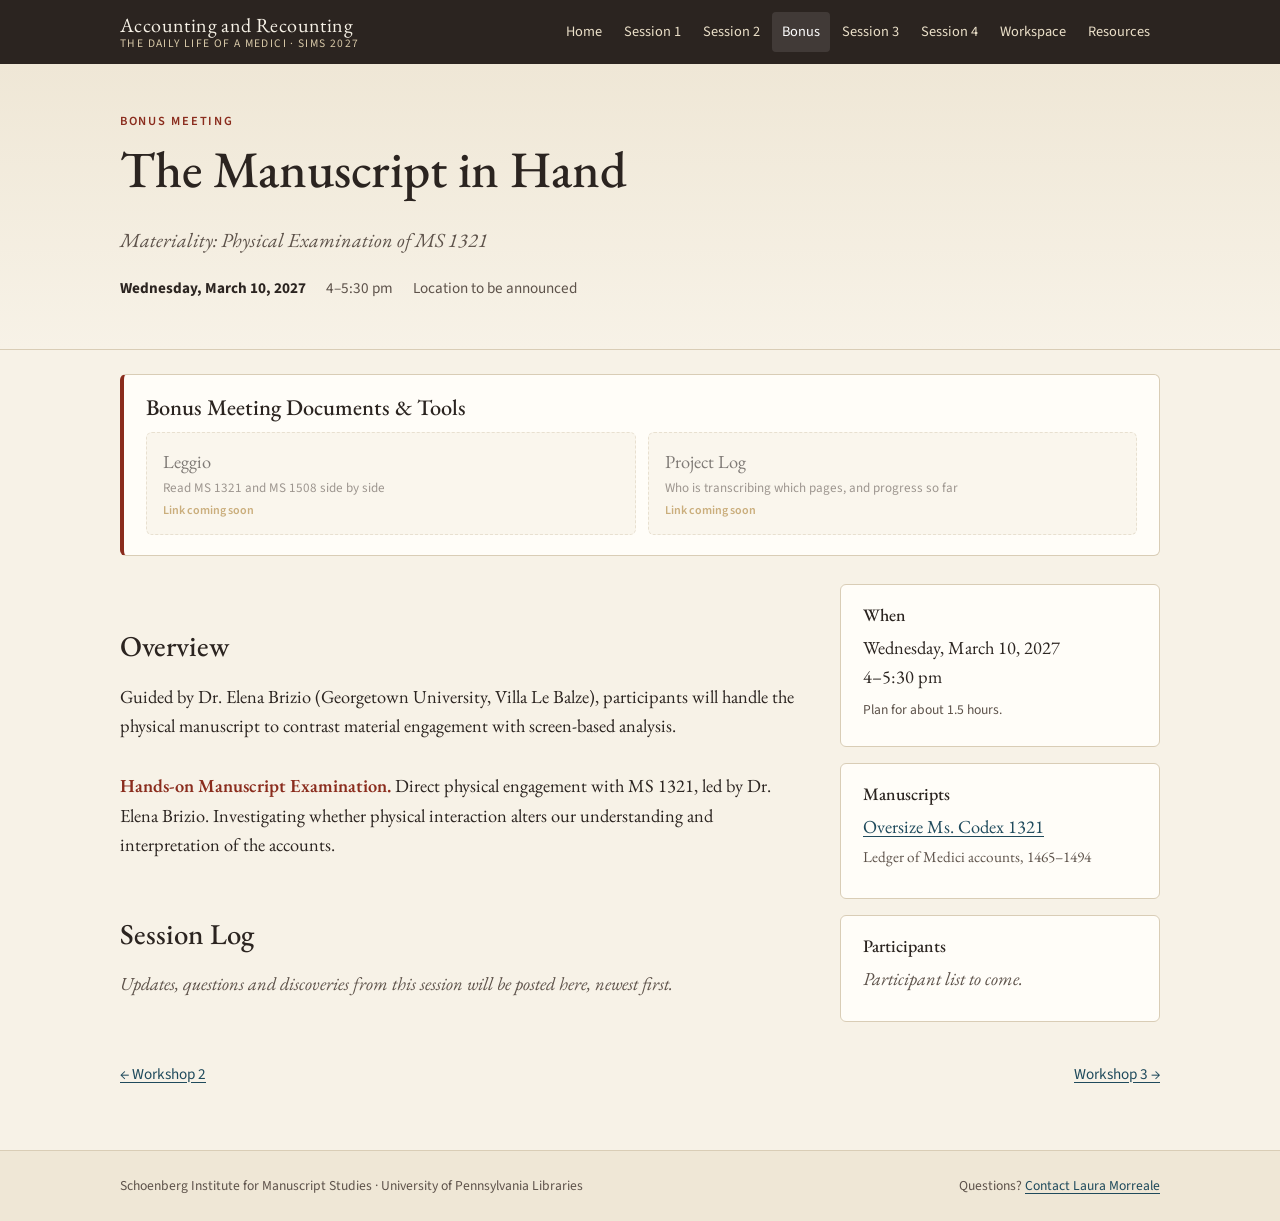
==== bonus.html @ 03b30243 "First version of workshop website" ====
<!doctype html>
<html lang="en">
<head>
<meta charset="utf-8">
<meta name="viewport" content="width=device-width, initial-scale=1">
<title>Bonus Meeting · Accounting and Recounting</title>
<meta name="description" content="Accounting and Recounting: The Daily Life of a Medici. A four-part digital humanities workshop series at the Schoenberg Institute for Manuscript Studies, Penn Libraries, spring 2027.">
<link rel="preconnect" href="https://fonts.googleapis.com">
<link rel="preconnect" href="https://fonts.gstatic.com" crossorigin>
<link href="https://fonts.googleapis.com/css2?family=EB+Garamond:ital,wght@0,400;0,500;0,600;1,400&family=Source+Sans+3:wght@400;600&display=swap" rel="stylesheet">
<link rel="stylesheet" href="assets/style.css">
<script src="assets/config.js"></script>
</head>
<body>
<header class="site-header">
  <div class="wrap">
    <a class="brand" href="index.html">Accounting and Recounting<small>The Daily Life of a Medici · SIMS 2027</small></a>
    <button class="nav-toggle" aria-expanded="false" aria-controls="site-nav">Menu</button>
    <nav class="nav" id="site-nav" aria-label="Main"><a href="index.html">Home</a><a href="session-1.html">Session 1</a><a href="session-2.html">Session 2</a><a href="bonus.html" aria-current="page">Bonus</a><a href="session-3.html">Session 3</a><a href="session-4.html">Session 4</a><a href="workspace.html">Workspace</a><a href="resources.html">Resources</a></nav>
  </div>
</header>
<section class="hero"><div class="wrap" style="grid-template-columns:1fr">
  <div>
    <p class="eyebrow">Bonus Meeting</p>
    <h1>The Manuscript in Hand</h1>
    <p class="lede"><em>Materiality: Physical Examination of MS 1321</em></p>
    <ul class="meta-row"><li><strong>Wednesday, March 10, 2027</strong></li><li>4–5:30 pm</li><li>Location to be announced</li></ul>
  </div>
</div></section>
<main><div class="wrap">

<section class="docs" aria-labelledby="docs-h">
  <h2 id="docs-h">Bonus Meeting Documents &amp; Tools</h2>
  <div class="tools"><a class="tool-btn" data-link="leggio"><span class="label">Leggio</span><span class="desc">Read MS 1321 and MS 1508 side by side</span><span class="status">Open &rarr;</span></a><a class="tool-btn" data-link="projectLog"><span class="label">Project Log</span><span class="desc">Who is transcribing which pages, and progress so far</span><span class="status">Open &rarr;</span></a></div>
</section>

<div class="layout">
  <div>
    <h2>Overview</h2>
    <p>Guided by Dr. Elena Brizio (Georgetown University, Villa Le Balze), participants will handle the physical manuscript to contrast material engagement with screen-based analysis.</p>
    <ul class="topics"><li><strong>Hands-on Manuscript Examination.</strong> Direct physical engagement with MS 1321, led by Dr. Elena Brizio. Investigating whether physical interaction alters our understanding and interpretation of the accounts.</li></ul>
    

    <h2>Session Log</h2>
    <p class="placeholder">Updates, questions and discoveries from this session will be posted here, newest first.</p>
    <!--
      To add an update, copy this block and fill it in (newest at the top):
      <article class="log-entry">
        <time datetime="2027-01-30">Saturday, January 30</time>
        <h3>Title of the update</h3>
        <p class="by">Posted by Name</p>
        <p>Text of the update. Add images with <img src="assets/your-image.jpg" alt="description">.</p>
      </article>
    -->
  </div>
  <aside>
    <div class="card">
      <h3>When</h3>
      <p>Wednesday, March 10, 2027<br>4–5:30 pm</p>
      <p style="font-family:var(--sans);font-size:.85rem;color:var(--ink-soft)">Plan for about 1.5 hours.</p>
    </div>
    <div class="card">
      <h3>Manuscripts</h3>
      <p><a data-link="colenda1321">Oversize Ms. Codex 1321</a><br><span class="placeholder" style="font-style:normal;font-size:.95rem">Ledger of Medici accounts, 1465–1494</span></p>
    </div>
    <div class="card">
      <h3>Participants</h3>
      <p class="placeholder">Participant list to come.</p>
    </div>
  </aside>
</div>
<nav class="pager"><a href="session-2.html">&larr; Workshop 2</a><a href="session-3.html">Workshop 3 &rarr;</a></nav>

</div></main>
<footer class="site-footer">
  <div class="wrap">
    <span>Schoenberg Institute for Manuscript Studies · University of Pennsylvania Libraries</span>
    <span>Questions? <a data-link="contactEmail">Contact Laura Morreale</a></span>
  </div>
</footer>
</body>
</html>
---- assets/style.css ----
:root {
  --paper: #f7f2e7;
  --paper-2: #efe7d6;
  --card: #fffdf8;
  --ink: #2b2420;
  --ink-soft: #5d524a;
  --rule: #d9cdb6;
  --accent: #8a2c1d;      /* rubric red */
  --accent-2: #1f4a5c;    /* Penn-ish ink blue */
  --gold: #a87a2a;
  --serif: "EB Garamond", Garamond, "Times New Roman", serif;
  --sans: "Source Sans 3", "Helvetica Neue", Arial, sans-serif;
  --max: 1080px;
}
* { box-sizing: border-box; }
html { scroll-behavior: smooth; }
body {
  margin: 0; background: var(--paper); color: var(--ink);
  font-family: var(--serif); font-size: 1.15rem; line-height: 1.6;
}
a { color: var(--accent-2); text-underline-offset: 3px; }
a:hover { color: var(--accent); }
img { max-width: 100%; height: auto; display: block; }
.wrap { max-width: var(--max); margin: 0 auto; padding: 0 20px; }

/* ── header & nav ───────────────────────────── */
.site-header { background: var(--ink); color: var(--paper); }
.site-header .wrap { display: flex; align-items: center; justify-content: space-between; gap: 16px; min-height: 64px; }
.brand { color: var(--paper); text-decoration: none; font-size: 1.25rem; letter-spacing: .02em; line-height: 1.2; }
.brand small { display: block; font-family: var(--sans); font-size: .72rem; letter-spacing: .12em; text-transform: uppercase; color: #d8c9a8; }
.brand:hover { color: #fff; }
.nav { display: flex; flex-wrap: wrap; gap: 2px; font-family: var(--sans); font-size: .9rem; }
.nav a { color: #eadfc8; text-decoration: none; padding: 8px 10px; border-radius: 4px; }
.nav a:hover, .nav a[aria-current="page"] { background: rgba(255,255,255,.1); color: #fff; }
.nav-toggle { display: none; background: none; border: 1px solid #6b5e52; color: var(--paper); font-family: var(--sans); padding: 6px 10px; border-radius: 4px; }
@media (max-width: 860px) {
  .nav-toggle { display: block; }
  .nav { display: none; position: absolute; top: 64px; left: 0; right: 0; background: var(--ink); flex-direction: column; padding: 8px 20px 16px; z-index: 10; }
  body.nav-open .nav { display: flex; }
}

/* ── hero ───────────────────────────────────── */
.hero { border-bottom: 1px solid var(--rule); background: linear-gradient(var(--paper-2), var(--paper)); }
.hero .wrap { display: grid; grid-template-columns: 1.4fr 1fr; gap: 40px; padding-top: 48px; padding-bottom: 48px; align-items: center; }
.eyebrow { font-family: var(--sans); text-transform: uppercase; letter-spacing: .14em; font-size: .78rem; color: var(--accent); margin: 0 0 8px; font-weight: 600; }
h1, h2, h3 { font-weight: 500; line-height: 1.15; margin: 0 0 .5em; }
h1 { font-size: clamp(2.1rem, 5vw, 3.2rem); }
h1 em { color: var(--accent); }
h2 { font-size: 1.8rem; margin-top: 1.6em; }
h3 { font-size: 1.3rem; }
.lede { font-size: 1.25rem; color: var(--ink-soft); }
.hero figure { margin: 0; }
.hero figure img { border: 1px solid var(--rule); box-shadow: 0 8px 24px rgba(60,40,20,.15); max-height: 460px; width: auto; margin-left: auto; }
figcaption { font-family: var(--sans); font-size: .8rem; color: var(--ink-soft); margin-top: 8px; text-align: right; }
@media (max-width: 760px) { .hero .wrap { grid-template-columns: 1fr; padding-top: 32px; } .hero figure img { margin: 0 auto; max-height: 340px; } figcaption { text-align: center; } }

main { padding: 24px 0 64px; }
.meta-row { display: flex; flex-wrap: wrap; gap: 8px 20px; font-family: var(--sans); font-size: .95rem; color: var(--ink-soft); margin: 12px 0 0; padding: 0; list-style: none; }
.meta-row strong { color: var(--ink); }

/* ── cards & grids ──────────────────────────── */
.grid { display: grid; gap: 18px; }
.grid.two { grid-template-columns: repeat(auto-fit, minmax(280px, 1fr)); }
.grid.three { grid-template-columns: repeat(auto-fit, minmax(240px, 1fr)); }
.card { background: var(--card); border: 1px solid var(--rule); border-radius: 6px; padding: 20px 22px; }
.card h3 { margin-bottom: .3em; }
.card p { margin: .4em 0; }

.session-card { display: block; text-decoration: none; color: var(--ink); position: relative; transition: transform .15s, box-shadow .15s; border-top: 4px solid var(--accent-2); }
.session-card:hover { transform: translateY(-2px); box-shadow: 0 6px 18px rgba(60,40,20,.12); color: var(--ink); }
.session-card.bonus { border-top-color: var(--gold); }
.session-card .num { font-family: var(--sans); font-size: .75rem; text-transform: uppercase; letter-spacing: .12em; color: var(--accent); font-weight: 600; }
.session-card .date { font-family: var(--sans); font-size: .9rem; color: var(--ink-soft); }
.session-card .tool { display: inline-block; margin-top: 10px; font-family: var(--sans); font-size: .78rem; background: var(--paper-2); padding: 2px 8px; border-radius: 99px; }

/* ── tool buttons (the "Documents" box) ─────── */
.docs { background: var(--card); border: 1px solid var(--rule); border-left: 4px solid var(--accent); border-radius: 6px; padding: 20px 22px; }
.docs h2 { margin-top: 0; font-size: 1.4rem; }
.tools { display: grid; grid-template-columns: repeat(auto-fit, minmax(220px, 1fr)); gap: 12px; }
.tool-btn { display: flex; flex-direction: column; gap: 2px; padding: 14px 16px; background: var(--paper); border: 1px solid var(--rule); border-radius: 6px; text-decoration: none; color: var(--ink); cursor: pointer; }
.tool-btn:hover { border-color: var(--accent-2); background: #fff; color: var(--ink); }
.tool-btn .label { font-size: 1.15rem; }
.tool-btn .desc { font-family: var(--sans); font-size: .82rem; color: var(--ink-soft); }
.tool-btn .status { font-family: var(--sans); font-size: .75rem; color: var(--accent-2); font-weight: 600; }
.tool-btn.pending { opacity: .6; cursor: default; border-style: dashed; }
.tool-btn.pending .status { color: var(--gold); }
.tool-btn.featured { border-left: 4px solid var(--accent-2); }

/* ── content ────────────────────────────────── */
.layout { margin-top: 28px; display: grid; grid-template-columns: minmax(0, 1fr) 320px; gap: 40px; }
@media (max-width: 900px) { .layout { grid-template-columns: 1fr; } }
.topics { list-style: none; padding: 0; margin: 0; }
.topics li { padding: 12px 0; border-bottom: 1px solid var(--rule); }
.topics li:last-child { border-bottom: 0; }
.topics strong { color: var(--accent); font-weight: 600; }
.assignment { background: #f3ead3; border: 1px solid #e0cfa5; border-radius: 6px; padding: 16px 20px; margin: 20px 0; }
.assignment h3 { font-size: 1.1rem; font-family: var(--sans); text-transform: uppercase; letter-spacing: .1em; color: var(--gold); }
aside .card + .card { margin-top: 16px; }
aside h3 { font-size: 1.1rem; }

/* session log (blog-style updates) */
.log-entry { border-left: 3px solid var(--rule); padding: 4px 0 4px 18px; margin: 0 0 24px; }
.log-entry time { font-family: var(--sans); font-size: .82rem; text-transform: uppercase; letter-spacing: .1em; color: var(--accent); font-weight: 600; }
.log-entry h3 { margin: 4px 0; }
.log-entry .by { font-family: var(--sans); font-size: .85rem; color: var(--ink-soft); }
.placeholder { color: var(--ink-soft); font-style: italic; }

table { width: 100%; border-collapse: collapse; font-size: 1rem; background: var(--card); }
th, td { text-align: left; padding: 10px 12px; border-bottom: 1px solid var(--rule); vertical-align: top; }
th { font-family: var(--sans); font-size: .8rem; text-transform: uppercase; letter-spacing: .08em; color: var(--ink-soft); background: var(--paper-2); }
.table-wrap { overflow-x: auto; border: 1px solid var(--rule); border-radius: 6px; }

.pager { display: flex; justify-content: space-between; gap: 12px; margin-top: 40px; font-family: var(--sans); font-size: .95rem; }

.site-footer { border-top: 1px solid var(--rule); background: var(--paper-2); font-family: var(--sans); font-size: .85rem; color: var(--ink-soft); padding: 24px 0; }
.site-footer .wrap { display: flex; flex-wrap: wrap; justify-content: space-between; gap: 12px; }
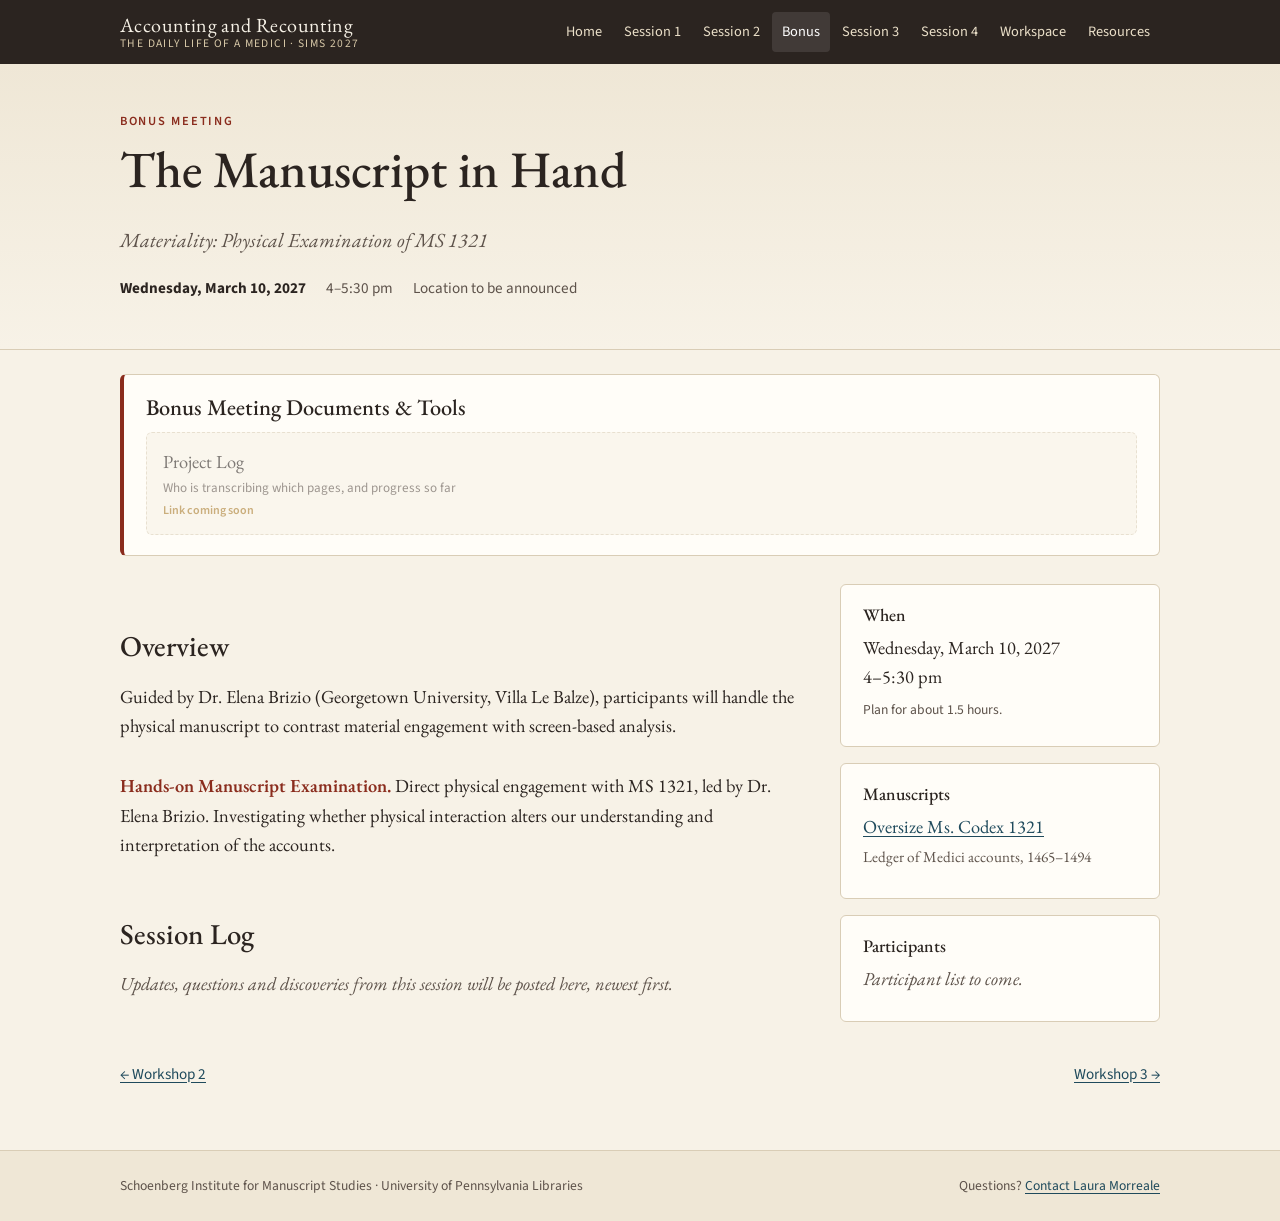
==== commit 6e02ed96: "Present Leggio and Conti as final demonstration" ====
--- a/bonus.html
+++ b/bonus.html
@@ -31,7 +31,7 @@
 
 <section class="docs" aria-labelledby="docs-h">
   <h2 id="docs-h">Bonus Meeting Documents &amp; Tools</h2>
-  <div class="tools"><a class="tool-btn" data-link="leggio"><span class="label">Leggio</span><span class="desc">Read MS 1321 and MS 1508 side by side</span><span class="status">Open &rarr;</span></a><a class="tool-btn" data-link="projectLog"><span class="label">Project Log</span><span class="desc">Who is transcribing which pages, and progress so far</span><span class="status">Open &rarr;</span></a></div>
+  <div class="tools"><a class="tool-btn" data-link="projectLog"><span class="label">Project Log</span><span class="desc">Who is transcribing which pages, and progress so far</span><span class="status">Open &rarr;</span></a></div>
 </section>
 
 <div class="layout">
@@ -39,6 +39,7 @@
     <h2>Overview</h2>
     <p>Guided by Dr. Elena Brizio (Georgetown University, Villa Le Balze), participants will handle the physical manuscript to contrast material engagement with screen-based analysis.</p>
     <ul class="topics"><li><strong>Hands-on Manuscript Examination.</strong> Direct physical engagement with MS 1321, led by Dr. Elena Brizio. Investigating whether physical interaction alters our understanding and interpretation of the accounts.</li></ul>
+    
     
 
     <h2>Session Log</h2>
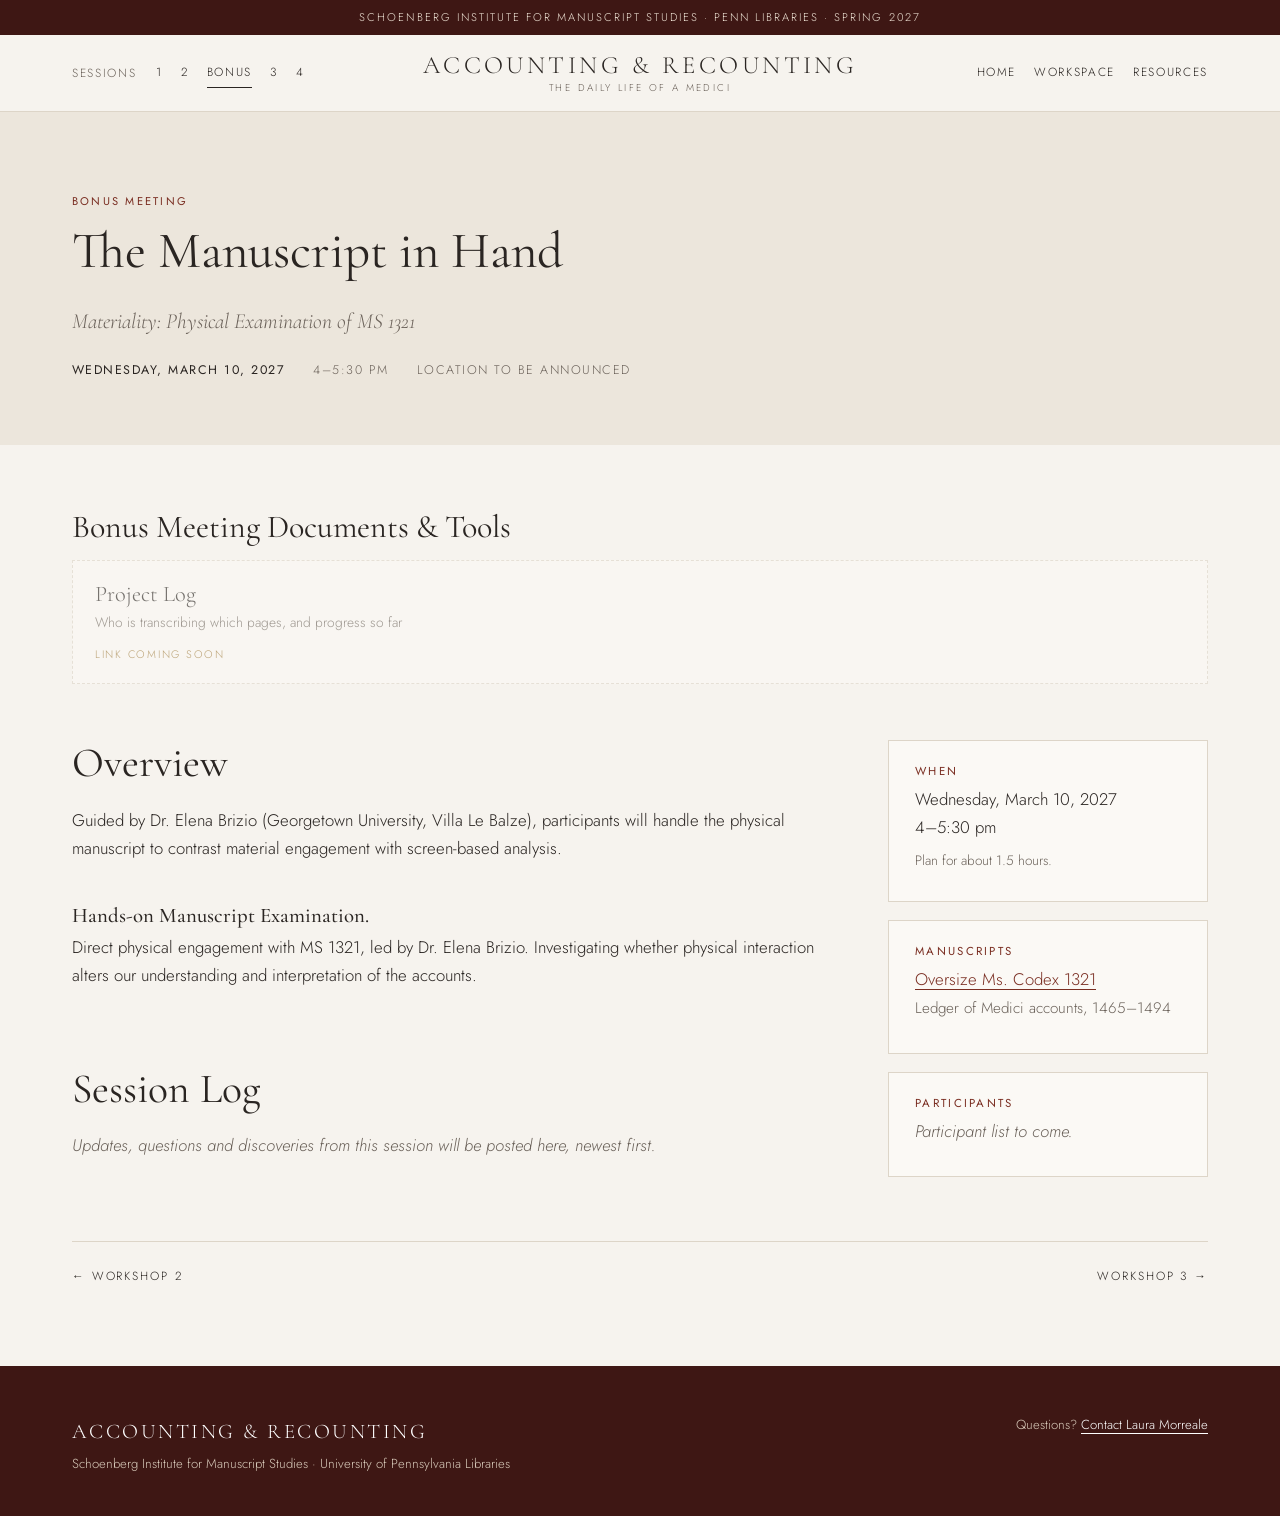
==== commit e6df1917: "Redesign after Repose; Princeton MS 131 hero image" ====
--- a/bonus.html
+++ b/bonus.html
@@ -7,19 +7,21 @@
 <meta name="description" content="Accounting and Recounting: The Daily Life of a Medici. A four-part digital humanities workshop series at the Schoenberg Institute for Manuscript Studies, Penn Libraries, spring 2027.">
 <link rel="preconnect" href="https://fonts.googleapis.com">
 <link rel="preconnect" href="https://fonts.gstatic.com" crossorigin>
-<link href="https://fonts.googleapis.com/css2?family=EB+Garamond:ital,wght@0,400;0,500;0,600;1,400&family=Source+Sans+3:wght@400;600&display=swap" rel="stylesheet">
+<link href="https://fonts.googleapis.com/css2?family=Cormorant+Garamond:ital,wght@0,400;0,500;1,400&family=Jost:wght@300;400;500&display=swap" rel="stylesheet">
 <link rel="stylesheet" href="assets/style.css">
 <script src="assets/config.js"></script>
 </head>
 <body>
+<div class="announce">Schoenberg Institute for Manuscript Studies · Penn Libraries · Spring 2027</div>
 <header class="site-header">
-  <div class="wrap">
-    <a class="brand" href="index.html">Accounting and Recounting<small>The Daily Life of a Medici · SIMS 2027</small></a>
+  <div class="bar">
+    <nav class="nav nav-left" id="site-nav" aria-label="Sessions"><span class="nav-label">Sessions</span><a href="session-1.html" title="Session 1" aria-label="Session 1">1</a><a href="session-2.html" title="Session 2" aria-label="Session 2">2</a><a href="bonus.html" aria-current="page" title="Bonus meeting" aria-label="Bonus meeting">Bonus</a><a href="session-3.html" title="Session 3" aria-label="Session 3">3</a><a href="session-4.html" title="Session 4" aria-label="Session 4">4</a></nav>
+    <a class="brand" href="index.html">Accounting &amp; Recounting<small>The Daily Life of a Medici</small></a>
+    <nav class="nav nav-right" aria-label="Site"><a href="index.html">Home</a><a href="workspace.html">Workspace</a><a href="resources.html">Resources</a></nav>
     <button class="nav-toggle" aria-expanded="false" aria-controls="site-nav">Menu</button>
-    <nav class="nav" id="site-nav" aria-label="Main"><a href="index.html">Home</a><a href="session-1.html">Session 1</a><a href="session-2.html">Session 2</a><a href="bonus.html" aria-current="page">Bonus</a><a href="session-3.html">Session 3</a><a href="session-4.html">Session 4</a><a href="workspace.html">Workspace</a><a href="resources.html">Resources</a></nav>
   </div>
 </header>
-<section class="hero"><div class="wrap" style="grid-template-columns:1fr">
+<section class="hero"><div class="wrap">
   <div>
     <p class="eyebrow">Bonus Meeting</p>
     <h1>The Manuscript in Hand</h1>
@@ -75,8 +77,8 @@
 </div></main>
 <footer class="site-footer">
   <div class="wrap">
-    <span>Schoenberg Institute for Manuscript Studies · University of Pennsylvania Libraries</span>
-    <span>Questions? <a data-link="contactEmail">Contact Laura Morreale</a></span>
+    <div><span class="footer-brand">Accounting &amp; Recounting</span>Schoenberg Institute for Manuscript Studies · University of Pennsylvania Libraries</div>
+    <div>Questions? <a data-link="contactEmail">Contact Laura Morreale</a></div>
   </div>
 </footer>
 </body>
--- a/assets/style.css
+++ b/assets/style.css
@@ -1,116 +1,205 @@
+/* Accounting and Recounting: styles after the WordPress "Repose" theme:
+   thin announcement bar, centred wordmark, full-bleed imagery, warm off-white,
+   light display serif over a clean geometric sans, generous whitespace. */
 :root {
-  --paper: #f7f2e7;
-  --paper-2: #efe7d6;
-  --card: #fffdf8;
-  --ink: #2b2420;
-  --ink-soft: #5d524a;
-  --rule: #d9cdb6;
-  --accent: #8a2c1d;      /* rubric red */
-  --accent-2: #1f4a5c;    /* Penn-ish ink blue */
-  --gold: #a87a2a;
-  --serif: "EB Garamond", Garamond, "Times New Roman", serif;
-  --sans: "Source Sans 3", "Helvetica Neue", Arial, sans-serif;
-  --max: 1080px;
+  --paper: #f6f3ee;
+  --band: #ece6dc;
+  --card: #fbf9f5;
+  --ink: #2a2522;
+  --ink-soft: #6b625a;
+  --rule: #ddd5c8;
+  --oxblood: #3e1714;     /* announcement bar */
+  --accent: #7a2e22;      /* rubric red, links & eyebrows */
+  --gold: #9a7330;
+  --serif: "Cormorant Garamond", "EB Garamond", Garamond, serif;
+  --sans: "Jost", "Helvetica Neue", Arial, sans-serif;
+  --max: 1200px;
+  --text: 720px;
 }
 * { box-sizing: border-box; }
 html { scroll-behavior: smooth; }
 body {
   margin: 0; background: var(--paper); color: var(--ink);
-  font-family: var(--serif); font-size: 1.15rem; line-height: 1.6;
-}
-a { color: var(--accent-2); text-underline-offset: 3px; }
-a:hover { color: var(--accent); }
+  font-family: var(--sans); font-weight: 300; font-size: 1.05rem; line-height: 1.7;
+}
+a { color: var(--accent); text-underline-offset: 4px; text-decoration-thickness: 1px; }
+a:hover { color: var(--ink); }
 img { max-width: 100%; height: auto; display: block; }
-.wrap { max-width: var(--max); margin: 0 auto; padding: 0 20px; }
-
-/* ── header & nav ───────────────────────────── */
-.site-header { background: var(--ink); color: var(--paper); }
-.site-header .wrap { display: flex; align-items: center; justify-content: space-between; gap: 16px; min-height: 64px; }
-.brand { color: var(--paper); text-decoration: none; font-size: 1.25rem; letter-spacing: .02em; line-height: 1.2; }
-.brand small { display: block; font-family: var(--sans); font-size: .72rem; letter-spacing: .12em; text-transform: uppercase; color: #d8c9a8; }
-.brand:hover { color: #fff; }
-.nav { display: flex; flex-wrap: wrap; gap: 2px; font-family: var(--sans); font-size: .9rem; }
-.nav a { color: #eadfc8; text-decoration: none; padding: 8px 10px; border-radius: 4px; }
-.nav a:hover, .nav a[aria-current="page"] { background: rgba(255,255,255,.1); color: #fff; }
-.nav-toggle { display: none; background: none; border: 1px solid #6b5e52; color: var(--paper); font-family: var(--sans); padding: 6px 10px; border-radius: 4px; }
-@media (max-width: 860px) {
-  .nav-toggle { display: block; }
-  .nav { display: none; position: absolute; top: 64px; left: 0; right: 0; background: var(--ink); flex-direction: column; padding: 8px 20px 16px; z-index: 10; }
+.wrap { max-width: var(--max); margin: 0 auto; padding: 0 32px; }
+@media (max-width: 600px) { .wrap { padding: 0 16px; } }
+strong { font-weight: 500; }
+
+/* ── announcement bar & header ─────────────── */
+.announce { background: var(--oxblood); color: #efe4d6; text-align: center; font-size: .7rem;
+  letter-spacing: .18em; text-transform: uppercase; padding: 8px 16px; }
+.site-header { background: var(--paper); border-bottom: 1px solid var(--rule); position: relative; z-index: 20; }
+.site-header .bar { max-width: var(--max); margin: 0 auto; padding: 0 32px; min-height: 76px;
+  display: grid; grid-template-columns: 1fr auto 1fr; align-items: center; gap: 24px; }
+.brand { grid-column: 2; text-align: center; color: var(--ink); text-decoration: none;
+  font-family: var(--serif); font-size: 1.55rem; letter-spacing: .14em; text-transform: uppercase; line-height: 1.1; }
+.brand small { display: block; font-family: var(--sans); font-size: .62rem; letter-spacing: .24em; color: var(--ink-soft); margin-top: 4px; }
+.brand:hover { color: var(--accent); }
+.nav { display: flex; flex-wrap: wrap; gap: 4px 18px; font-size: .74rem; letter-spacing: .14em; text-transform: uppercase; }
+.nav-left { grid-column: 1; grid-row: 1; align-items: center; }
+.nav-label { color: var(--ink-soft); margin-right: 2px; }
+.nav-right { grid-column: 3; grid-row: 1; justify-content: flex-end; }
+.nav a { color: var(--ink); text-decoration: none; padding: 4px 0; border-bottom: 1px solid transparent; }
+.nav a:hover, .nav a[aria-current="page"] { border-bottom-color: var(--ink); color: var(--ink); }
+.nav-toggle { display: none; grid-column: 3; justify-self: end; background: none; border: 1px solid var(--ink);
+  color: var(--ink); font-family: var(--sans); font-size: .7rem; letter-spacing: .14em; text-transform: uppercase;
+  padding: 7px 12px; border-radius: 99px; cursor: pointer; }
+@media (max-width: 960px) {
+  .site-header .bar { grid-template-columns: auto 1fr auto; padding: 12px 16px; min-height: 64px; }
+  .brand { grid-column: 1 / 3; grid-row: 1; text-align: left; font-size: 1.15rem; }
+  .nav-toggle { display: block; grid-row: 1; }
+  .nav { display: none; grid-column: 1 / -1; flex-direction: column; align-items: stretch; justify-content: flex-start; gap: 0; }
+  .nav-left { grid-row: 2; align-items: stretch; }
+  .nav-right { grid-row: 3; }
+  .nav a { padding: 12px 0; border-bottom: 1px solid var(--rule); }
+  .nav-label { padding: 16px 0 4px; }
+  .nav-left a:not([title^="Bonus"])::before { content: "Session "; }
   body.nav-open .nav { display: flex; }
 }
 
-/* ── hero ───────────────────────────────────── */
-.hero { border-bottom: 1px solid var(--rule); background: linear-gradient(var(--paper-2), var(--paper)); }
-.hero .wrap { display: grid; grid-template-columns: 1.4fr 1fr; gap: 40px; padding-top: 48px; padding-bottom: 48px; align-items: center; }
-.eyebrow { font-family: var(--sans); text-transform: uppercase; letter-spacing: .14em; font-size: .78rem; color: var(--accent); margin: 0 0 8px; font-weight: 600; }
-h1, h2, h3 { font-weight: 500; line-height: 1.15; margin: 0 0 .5em; }
-h1 { font-size: clamp(2.1rem, 5vw, 3.2rem); }
-h1 em { color: var(--accent); }
-h2 { font-size: 1.8rem; margin-top: 1.6em; }
-h3 { font-size: 1.3rem; }
-.lede { font-size: 1.25rem; color: var(--ink-soft); }
+/* ── type ─────────────────────────────────── */
+h1, h2, h3 { font-family: var(--serif); font-weight: 400; line-height: 1.12; margin: 0 0 .45em; }
+h1 { font-size: clamp(2.4rem, 5.5vw, 4rem); }
+h2 { font-size: clamp(1.9rem, 3.4vw, 2.6rem); margin-top: 1.4em; }
+h3 { font-size: 1.55rem; }
+.eyebrow { font-family: var(--sans); text-transform: uppercase; letter-spacing: .2em; font-size: .7rem;
+  color: var(--accent); margin: 0 0 12px; font-weight: 400; }
+.lede { font-size: 1.2rem; color: var(--ink-soft); max-width: 46rem; }
+.lede em { font-family: var(--serif); font-size: 1.35rem; }
+.placeholder { color: var(--ink-soft); font-style: italic; }
+
+/* ── full-bleed landing hero ───────────────── */
+.hero-full { position: relative; min-height: min(86vh, 780px); display: flex; align-items: flex-end;
+  color: #f8f2ea; overflow: hidden; background: #3a2a1e; }
+.hero-full > img { position: absolute; inset: 0; width: 100%; height: 100%; object-fit: cover; object-position: 50% 48%; }
+.hero-full::after { content: ""; position: absolute; inset: 0;
+  background: linear-gradient(180deg, rgba(20,12,8,.05) 25%, rgba(20,12,8,.72) 100%); }
+.hero-full .wrap { position: relative; z-index: 1; width: 100%; padding-top: 120px; padding-bottom: 64px; }
+.hero-full .eyebrow { color: #efe0cc; }
+.hero-full h1 { max-width: 15ch; color: #fff; }
+.hero-full h1 em { font-style: italic; }
+.hero-full .lede { color: #eadfd1; max-width: 38rem; font-size: 1.1rem; }
+.hero-credit { position: absolute; z-index: 1; right: 16px; bottom: 12px; max-width: 420px; text-align: right;
+  font-size: .68rem; letter-spacing: .04em; color: rgba(248,242,234,.82); line-height: 1.5; }
+.hero-credit a { color: inherit; }
+@media (max-width: 700px) {
+  .hero-full { min-height: 88vh; }
+  .hero-full .wrap { padding-bottom: 96px; }
+  .hero-credit { left: 16px; right: 16px; text-align: left; max-width: none; }
+}
+
+/* pill buttons */
+.btn { display: inline-block; margin-top: 10px; padding: 11px 22px; border-radius: 99px; background: #fff;
+  color: var(--ink); text-decoration: none; font-size: .74rem; letter-spacing: .14em; text-transform: uppercase; }
+.btn:hover { background: var(--ink); color: #fff; }
+.btn.ghost { background: transparent; border: 1px solid currentColor; color: inherit; margin-left: 8px; }
+.btn.ghost:hover { background: #fff; color: var(--ink); }
+.btn.dark { background: var(--ink); color: #fff; }
+.btn.dark:hover { background: var(--accent); }
+
+/* ── sections ─────────────────────────────── */
+main { padding: 0 0 80px; }
+.section { padding: 88px 0 0; }
+.section > .wrap > h2:first-child, .section h2.first { margin-top: 0; }
+.section-head { text-align: center; max-width: 40rem; margin: 0 auto 40px; }
+.section-head p { color: var(--ink-soft); }
+
+/* split: image + text */
+.split { display: grid; grid-template-columns: 1.05fr 1fr; gap: 64px; align-items: center; }
+.split figure { margin: 0; }
+.split figure img { width: 100%; max-height: 620px; object-fit: cover; }
+.split .text { max-width: 34rem; }
+figcaption { font-size: .74rem; color: var(--ink-soft); margin-top: 10px; letter-spacing: .02em; }
+.text-link { font-size: .74rem; letter-spacing: .16em; text-transform: uppercase; color: var(--ink); }
+@media (max-width: 860px) { .split { grid-template-columns: 1fr; gap: 32px; } }
+
+/* warm band */
+.band { background: var(--band); margin-top: 96px; padding: 80px 0; }
+.band + .section { padding-top: 80px; }
+
+/* ── grids & cards ─────────────────────────── */
+.grid { display: grid; gap: 28px; }
+.grid.two { grid-template-columns: repeat(auto-fit, minmax(300px, 1fr)); }
+.grid.three { grid-template-columns: repeat(auto-fit, minmax(300px, 1fr)); }
+.card { background: var(--card); border: 1px solid var(--rule); padding: 24px 26px; }
+.card h3 { margin-bottom: .25em; }
+.card p { margin: .4em 0; }
+.band .card { background: var(--paper); border-color: transparent; text-align: center; }
+
+.session-card { display: flex; flex-direction: column; text-decoration: none; color: var(--ink);
+  background: var(--card); border: 1px solid var(--rule); padding: 30px 28px 26px; min-height: 230px;
+  transition: background .2s, border-color .2s; }
+.session-card:hover { background: #fff; border-color: var(--ink-soft); color: var(--ink); }
+.session-card .num { font-size: .7rem; text-transform: uppercase; letter-spacing: .2em; color: var(--accent); }
+.session-card h3 { margin: 14px 0 12px; text-decoration: underline; text-decoration-thickness: 1px; text-underline-offset: 6px; }
+.session-card .date { font-size: .9rem; color: var(--ink-soft); margin-top: auto; }
+.session-card .tool { font-size: .72rem; letter-spacing: .1em; text-transform: uppercase; color: var(--ink-soft); margin-top: 6px; }
+.session-card.bonus { background: var(--band); }
+
+/* ── tool buttons ──────────────────────────── */
+.docs h2 { margin-top: 0; font-size: 2rem; }
+.tools { display: grid; grid-template-columns: repeat(auto-fit, minmax(230px, 1fr)); gap: 16px; }
+.tool-btn { display: flex; flex-direction: column; gap: 4px; padding: 20px 22px; background: var(--card);
+  border: 1px solid var(--rule); text-decoration: none; color: var(--ink); cursor: pointer; transition: border-color .2s, background .2s; }
+.tool-btn:hover { border-color: var(--ink); background: #fff; color: var(--ink); }
+.tool-btn .label { font-family: var(--serif); font-size: 1.4rem; line-height: 1.2; }
+.tool-btn .desc { font-size: .86rem; color: var(--ink-soft); }
+.tool-btn .status { font-size: .68rem; letter-spacing: .16em; text-transform: uppercase; color: var(--accent); margin-top: 6px; }
+.tool-btn.pending { opacity: .62; cursor: default; border-style: dashed; }
+.tool-btn.pending .status { color: var(--gold); }
+.tool-btn.featured { border-left: 3px solid var(--ink); }
+
+/* ── inner-page header ─────────────────────── */
+.hero { background: var(--band); }
+.hero .wrap { display: grid; grid-template-columns: 1fr; gap: 40px; padding-top: 80px; padding-bottom: 64px; align-items: center; }
+.hero h1 { font-size: clamp(2.2rem, 4.4vw, 3.2rem); max-width: 22ch; }
 .hero figure { margin: 0; }
-.hero figure img { border: 1px solid var(--rule); box-shadow: 0 8px 24px rgba(60,40,20,.15); max-height: 460px; width: auto; margin-left: auto; }
-figcaption { font-family: var(--sans); font-size: .8rem; color: var(--ink-soft); margin-top: 8px; text-align: right; }
-@media (max-width: 760px) { .hero .wrap { grid-template-columns: 1fr; padding-top: 32px; } .hero figure img { margin: 0 auto; max-height: 340px; } figcaption { text-align: center; } }
-
-main { padding: 24px 0 64px; }
-.meta-row { display: flex; flex-wrap: wrap; gap: 8px 20px; font-family: var(--sans); font-size: .95rem; color: var(--ink-soft); margin: 12px 0 0; padding: 0; list-style: none; }
-.meta-row strong { color: var(--ink); }
-
-/* ── cards & grids ──────────────────────────── */
-.grid { display: grid; gap: 18px; }
-.grid.two { grid-template-columns: repeat(auto-fit, minmax(280px, 1fr)); }
-.grid.three { grid-template-columns: repeat(auto-fit, minmax(240px, 1fr)); }
-.card { background: var(--card); border: 1px solid var(--rule); border-radius: 6px; padding: 20px 22px; }
-.card h3 { margin-bottom: .3em; }
-.card p { margin: .4em 0; }
-
-.session-card { display: block; text-decoration: none; color: var(--ink); position: relative; transition: transform .15s, box-shadow .15s; border-top: 4px solid var(--accent-2); }
-.session-card:hover { transform: translateY(-2px); box-shadow: 0 6px 18px rgba(60,40,20,.12); color: var(--ink); }
-.session-card.bonus { border-top-color: var(--gold); }
-.session-card .num { font-family: var(--sans); font-size: .75rem; text-transform: uppercase; letter-spacing: .12em; color: var(--accent); font-weight: 600; }
-.session-card .date { font-family: var(--sans); font-size: .9rem; color: var(--ink-soft); }
-.session-card .tool { display: inline-block; margin-top: 10px; font-family: var(--sans); font-size: .78rem; background: var(--paper-2); padding: 2px 8px; border-radius: 99px; }
-
-/* ── tool buttons (the "Documents" box) ─────── */
-.docs { background: var(--card); border: 1px solid var(--rule); border-left: 4px solid var(--accent); border-radius: 6px; padding: 20px 22px; }
-.docs h2 { margin-top: 0; font-size: 1.4rem; }
-.tools { display: grid; grid-template-columns: repeat(auto-fit, minmax(220px, 1fr)); gap: 12px; }
-.tool-btn { display: flex; flex-direction: column; gap: 2px; padding: 14px 16px; background: var(--paper); border: 1px solid var(--rule); border-radius: 6px; text-decoration: none; color: var(--ink); cursor: pointer; }
-.tool-btn:hover { border-color: var(--accent-2); background: #fff; color: var(--ink); }
-.tool-btn .label { font-size: 1.15rem; }
-.tool-btn .desc { font-family: var(--sans); font-size: .82rem; color: var(--ink-soft); }
-.tool-btn .status { font-family: var(--sans); font-size: .75rem; color: var(--accent-2); font-weight: 600; }
-.tool-btn.pending { opacity: .6; cursor: default; border-style: dashed; }
-.tool-btn.pending .status { color: var(--gold); }
-.tool-btn.featured { border-left: 4px solid var(--accent-2); }
-
-/* ── content ────────────────────────────────── */
-.layout { margin-top: 28px; display: grid; grid-template-columns: minmax(0, 1fr) 320px; gap: 40px; }
-@media (max-width: 900px) { .layout { grid-template-columns: 1fr; } }
+.hero figure img { max-height: 460px; width: auto; margin-left: auto; }
+.meta-row { display: flex; flex-wrap: wrap; gap: 8px 28px; font-size: .78rem; letter-spacing: .12em; text-transform: uppercase;
+  color: var(--ink-soft); margin: 20px 0 0; padding: 0; list-style: none; }
+.meta-row strong { color: var(--ink); font-weight: 400; }
+.hero + main .wrap > .docs:first-child { margin-top: 64px; }
+main > .wrap > :first-child:not(.docs):not(.section) { margin-top: 56px; }
+
+/* ── session pages ─────────────────────────── */
+.layout { margin-top: 56px; display: grid; grid-template-columns: minmax(0, 1fr) 320px; gap: 64px; }
+@media (max-width: 900px) { .layout { grid-template-columns: 1fr; gap: 32px; } }
+.layout h2:first-child { margin-top: 0; }
 .topics { list-style: none; padding: 0; margin: 0; }
-.topics li { padding: 12px 0; border-bottom: 1px solid var(--rule); }
+.topics li { padding: 18px 0; border-bottom: 1px solid var(--rule); }
 .topics li:last-child { border-bottom: 0; }
-.topics strong { color: var(--accent); font-weight: 600; }
-.assignment { background: #f3ead3; border: 1px solid #e0cfa5; border-radius: 6px; padding: 16px 20px; margin: 20px 0; }
-.assignment h3 { font-size: 1.1rem; font-family: var(--sans); text-transform: uppercase; letter-spacing: .1em; color: var(--gold); }
-aside .card + .card { margin-top: 16px; }
-aside h3 { font-size: 1.1rem; }
-
-/* session log (blog-style updates) */
-.log-entry { border-left: 3px solid var(--rule); padding: 4px 0 4px 18px; margin: 0 0 24px; }
-.log-entry time { font-family: var(--sans); font-size: .82rem; text-transform: uppercase; letter-spacing: .1em; color: var(--accent); font-weight: 600; }
+.topics strong { font-family: var(--serif); font-size: 1.3rem; font-weight: 500; color: var(--ink); display: block; }
+.assignment { background: var(--band); padding: 24px 28px; margin: 28px 0; }
+.assignment h3 { font-family: var(--sans); font-size: .72rem; text-transform: uppercase; letter-spacing: .2em; color: var(--accent); }
+aside .card + .card { margin-top: 18px; }
+aside h3 { font-size: .72rem; font-family: var(--sans); text-transform: uppercase; letter-spacing: .2em; color: var(--accent); }
+
+.log-entry { border-left: 1px solid var(--ink); padding: 4px 0 4px 22px; margin: 0 0 32px; }
+.log-entry time { font-size: .7rem; text-transform: uppercase; letter-spacing: .2em; color: var(--accent); }
 .log-entry h3 { margin: 4px 0; }
-.log-entry .by { font-family: var(--sans); font-size: .85rem; color: var(--ink-soft); }
-.placeholder { color: var(--ink-soft); font-style: italic; }
-
-table { width: 100%; border-collapse: collapse; font-size: 1rem; background: var(--card); }
-th, td { text-align: left; padding: 10px 12px; border-bottom: 1px solid var(--rule); vertical-align: top; }
-th { font-family: var(--sans); font-size: .8rem; text-transform: uppercase; letter-spacing: .08em; color: var(--ink-soft); background: var(--paper-2); }
-.table-wrap { overflow-x: auto; border: 1px solid var(--rule); border-radius: 6px; }
-
-.pager { display: flex; justify-content: space-between; gap: 12px; margin-top: 40px; font-family: var(--sans); font-size: .95rem; }
-
-.site-footer { border-top: 1px solid var(--rule); background: var(--paper-2); font-family: var(--sans); font-size: .85rem; color: var(--ink-soft); padding: 24px 0; }
-.site-footer .wrap { display: flex; flex-wrap: wrap; justify-content: space-between; gap: 12px; }
+.log-entry .by { font-size: .85rem; color: var(--ink-soft); }
+
+table { width: 100%; border-collapse: collapse; font-size: .95rem; background: var(--card); }
+th, td { text-align: left; padding: 14px 16px; border-bottom: 1px solid var(--rule); vertical-align: top; }
+th { font-weight: 400; font-size: .68rem; text-transform: uppercase; letter-spacing: .16em; color: var(--ink-soft); background: var(--band); }
+.table-wrap { overflow-x: auto; border: 1px solid var(--rule); }
+
+.pager { display: flex; justify-content: space-between; gap: 12px; margin-top: 64px; padding-top: 24px;
+  border-top: 1px solid var(--rule); font-size: .74rem; letter-spacing: .16em; text-transform: uppercase; }
+.pager a { color: var(--ink); text-decoration: none; }
+.pager a:hover { color: var(--accent); }
+
+/* ── footer ───────────────────────────────── */
+.site-footer { background: var(--oxblood); color: #d9cbbb; font-size: .82rem; padding: 48px 0 40px; }
+.site-footer .wrap { display: flex; flex-wrap: wrap; justify-content: space-between; gap: 16px; }
+.site-footer a { color: #fff; }
+.site-footer .footer-brand { font-family: var(--serif); font-size: 1.3rem; letter-spacing: .12em; text-transform: uppercase; color: #fff; display: block; margin-bottom: 4px; }
+
+/* bibliography: hanging indent */
+.bib { list-style: none; padding: 0; margin: 0; }
+.bib li { padding-left: 2em; text-indent: -2em; margin: 0 0 .9em; }
+.bib a { word-break: break-all; }
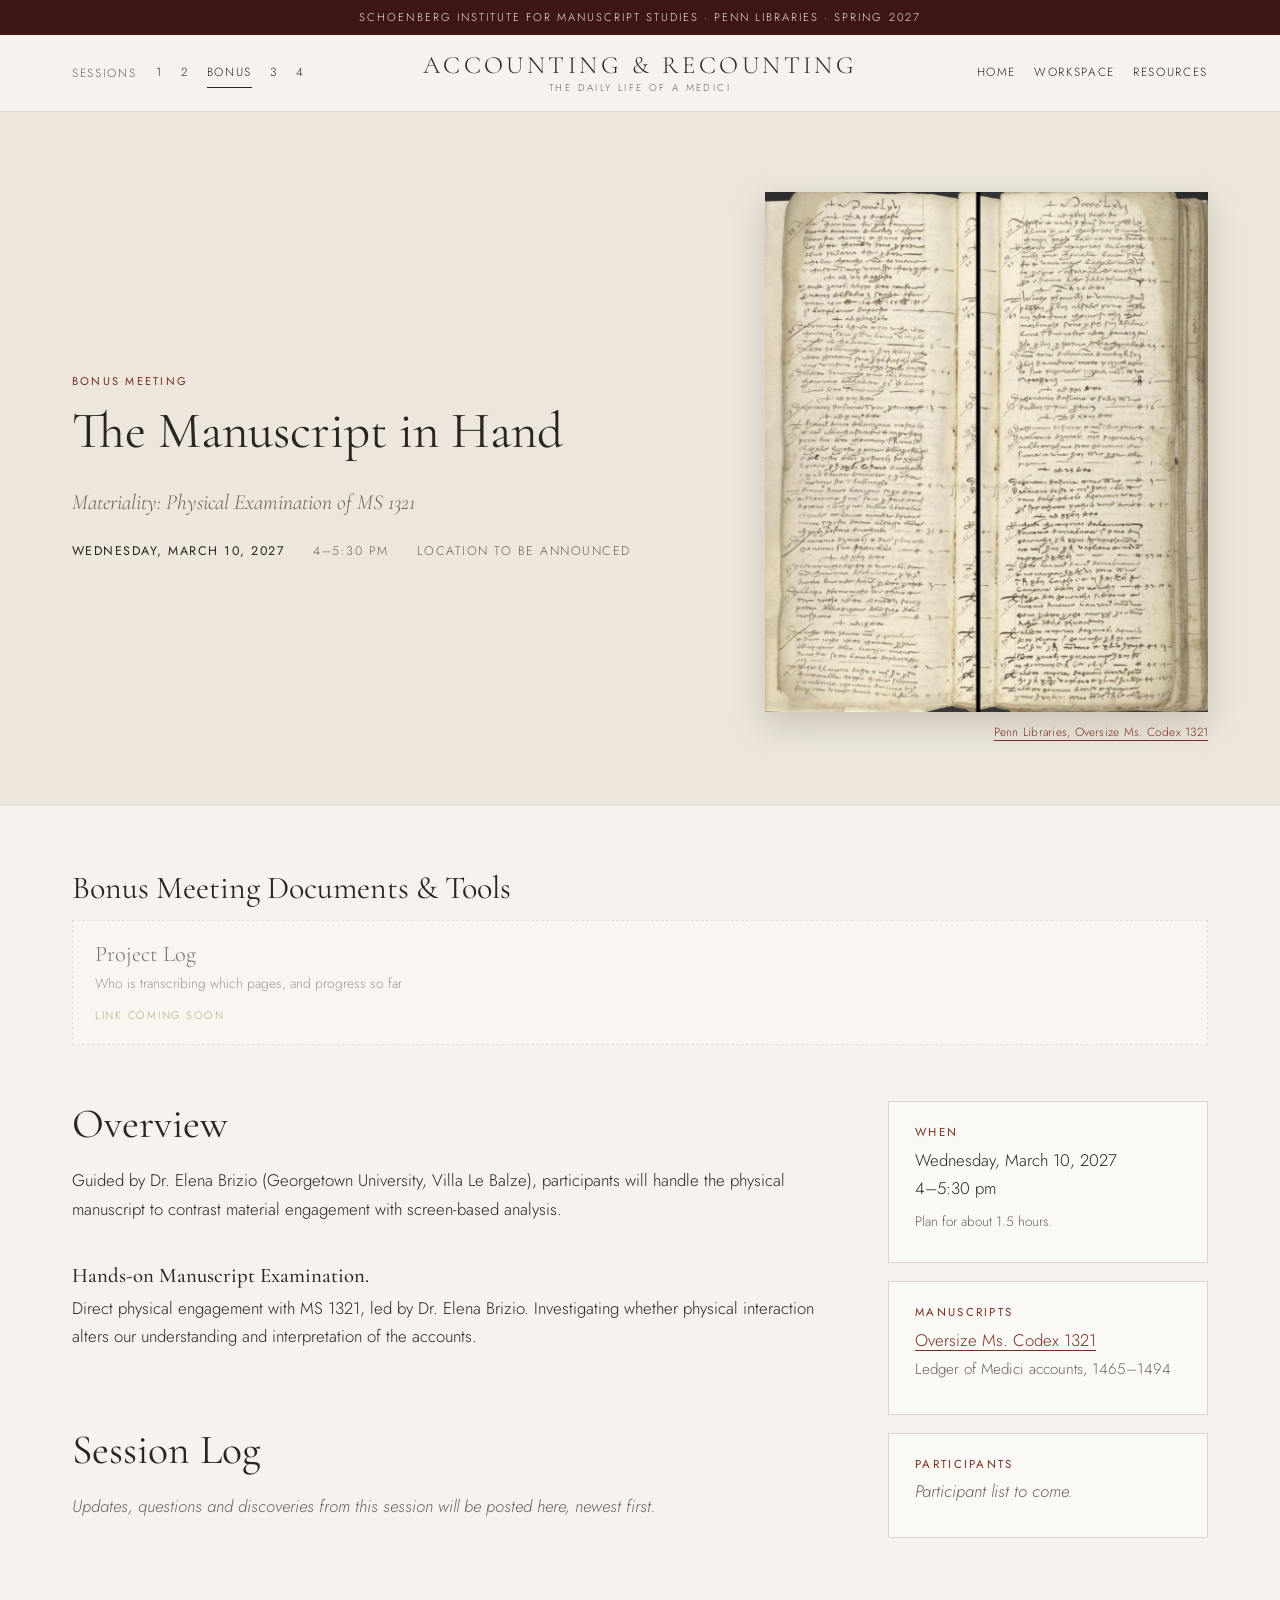
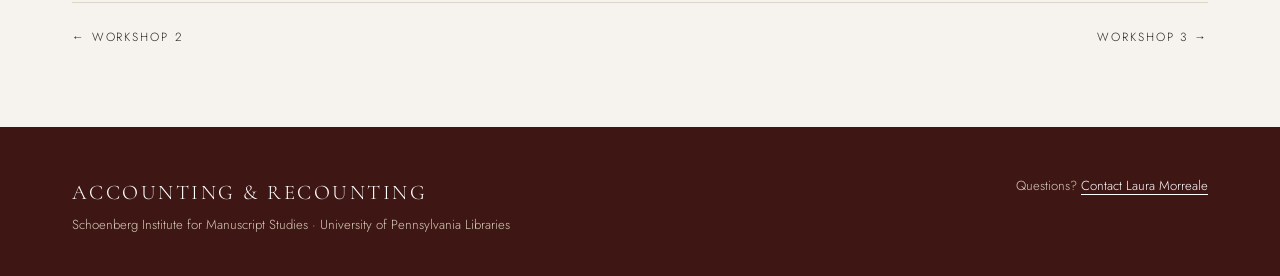
==== commit a1bfac3c: "Full-screen Princeton cover; MS 1321 image to Bonus page" ====
--- a/bonus.html
+++ b/bonus.html
@@ -21,13 +21,17 @@
     <button class="nav-toggle" aria-expanded="false" aria-controls="site-nav">Menu</button>
   </div>
 </header>
-<section class="hero"><div class="wrap">
+<section class="hero with-figure"><div class="wrap">
   <div>
     <p class="eyebrow">Bonus Meeting</p>
     <h1>The Manuscript in Hand</h1>
     <p class="lede"><em>Materiality: Physical Examination of MS 1321</em></p>
     <ul class="meta-row"><li><strong>Wednesday, March 10, 2027</strong></li><li>4–5:30 pm</li><li>Location to be announced</li></ul>
   </div>
+  <figure>
+    <img src="assets/ms1321-opening.jpg" alt="Opening from a Medici account book in mercantesca script, with dated entries and amounts in the right-hand column" width="900" height="1056">
+    <figcaption><a data-link="colenda1321">Penn Libraries, Oversize Ms. Codex 1321</a></figcaption>
+  </figure>
 </div></section>
 <main><div class="wrap">
 
--- a/assets/style.css
+++ b/assets/style.css
@@ -203,3 +203,29 @@
 .bib { list-style: none; padding: 0; margin: 0; }
 .bib li { padding-left: 2em; text-indent: -2em; margin: 0 0 .9em; }
 .bib a { word-break: break-all; }
+
+/* ── landing cover: the Princeton binding fills the first screen ── */
+.hero-full.cover { min-height: calc(100vh - 112px); min-height: calc(100svh - 112px); align-items: center; text-align: center; }
+.hero-full.cover > img { object-position: 50% 50%; }
+.hero-full.cover::after { background:
+  radial-gradient(ellipse at center, rgba(20,12,8,.62) 0%, rgba(20,12,8,.38) 55%, rgba(20,12,8,.55) 100%); }
+.hero-full.cover .wrap { padding-top: 64px; padding-bottom: 96px; }
+.hero-full.cover h1 { max-width: 20ch; margin: 0 auto .4em; font-size: clamp(2.6rem, 6vw, 4.8rem); text-shadow: 0 2px 24px rgba(0,0,0,.35); }
+.hero-full.cover .lede { margin: 0 auto; }
+.cover-actions { margin-top: 28px; display: flex; flex-wrap: wrap; gap: 10px; justify-content: center; }
+.cover-actions .btn { margin: 0; }
+.hero-full.cover .hero-credit { left: 50%; right: auto; transform: translateX(-50%); width: min(560px, calc(100% - 32px)); text-align: center; }
+
+/* centred reading column */
+.prose { max-width: 44rem; text-align: left; }
+.prose .eyebrow, .prose h2 { text-align: center; }
+
+/* inner-page header with an image */
+.hero.with-figure .wrap { grid-template-columns: 1.3fr 1fr; }
+.hero.with-figure figure img { max-height: 520px; box-shadow: 0 12px 32px rgba(40,25,15,.18); }
+.hero.with-figure figcaption { text-align: right; }
+@media (max-width: 860px) {
+  .hero.with-figure .wrap { grid-template-columns: 1fr; }
+  .hero.with-figure figure img { margin: 0 auto; max-height: 420px; }
+  .hero.with-figure figcaption { text-align: center; }
+}
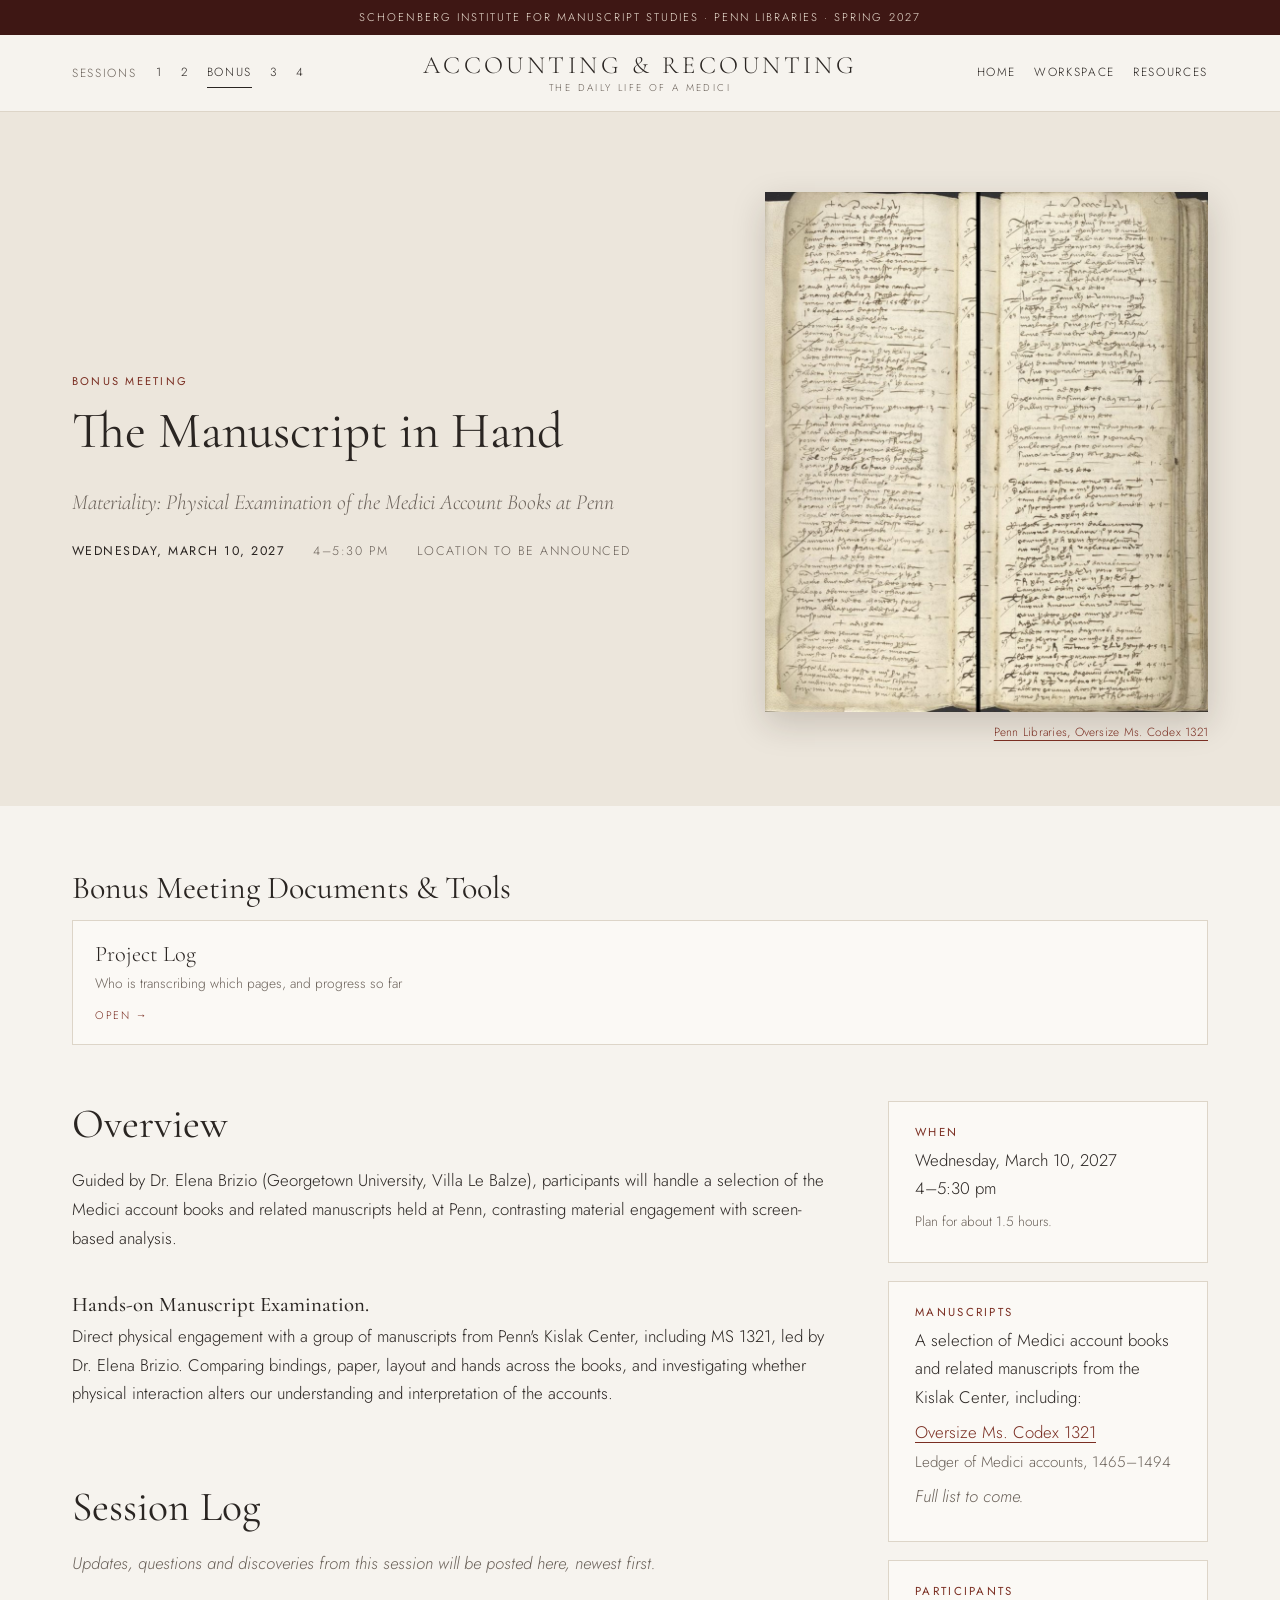
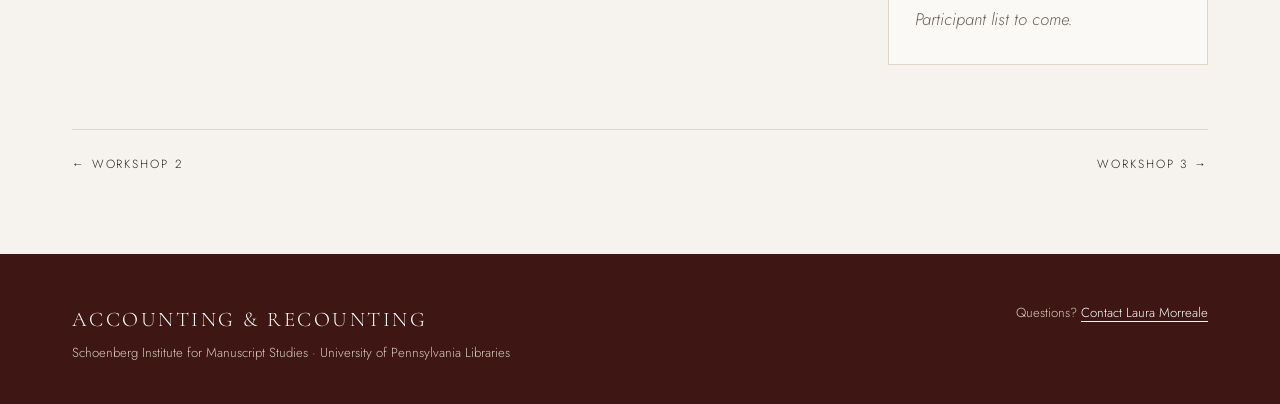
==== commit b53cdaac: "Bonus meeting: collection of manuscripts" ====
--- a/bonus.html
+++ b/bonus.html
@@ -25,7 +25,7 @@
   <div>
     <p class="eyebrow">Bonus Meeting</p>
     <h1>The Manuscript in Hand</h1>
-    <p class="lede"><em>Materiality: Physical Examination of MS 1321</em></p>
+    <p class="lede"><em>Materiality: Physical Examination of the Medici Account Books at Penn</em></p>
     <ul class="meta-row"><li><strong>Wednesday, March 10, 2027</strong></li><li>4–5:30 pm</li><li>Location to be announced</li></ul>
   </div>
   <figure>
@@ -43,8 +43,8 @@
 <div class="layout">
   <div>
     <h2>Overview</h2>
-    <p>Guided by Dr. Elena Brizio (Georgetown University, Villa Le Balze), participants will handle the physical manuscript to contrast material engagement with screen-based analysis.</p>
-    <ul class="topics"><li><strong>Hands-on Manuscript Examination.</strong> Direct physical engagement with MS 1321, led by Dr. Elena Brizio. Investigating whether physical interaction alters our understanding and interpretation of the accounts.</li></ul>
+    <p>Guided by Dr. Elena Brizio (Georgetown University, Villa Le Balze), participants will handle a selection of the Medici account books and related manuscripts held at Penn, contrasting material engagement with screen-based analysis.</p>
+    <ul class="topics"><li><strong>Hands-on Manuscript Examination.</strong> Direct physical engagement with a group of manuscripts from Penn's Kislak Center, including MS 1321, led by Dr. Elena Brizio. Comparing bindings, paper, layout and hands across the books, and investigating whether physical interaction alters our understanding and interpretation of the accounts.</li></ul>
     
     
 
@@ -68,7 +68,9 @@
     </div>
     <div class="card">
       <h3>Manuscripts</h3>
+      <p>A selection of Medici account books and related manuscripts from the Kislak Center, including:</p>
       <p><a data-link="colenda1321">Oversize Ms. Codex 1321</a><br><span class="placeholder" style="font-style:normal;font-size:.95rem">Ledger of Medici accounts, 1465–1494</span></p>
+      <p class="placeholder">Full list to come.</p>
     </div>
     <div class="card">
       <h3>Participants</h3>
--- a/assets/style.css
+++ b/assets/style.css
@@ -204,7 +204,7 @@
 .bib li { padding-left: 2em; text-indent: -2em; margin: 0 0 .9em; }
 .bib a { word-break: break-all; }
 
-/* ── landing cover: the Princeton binding fills the first screen ── */
+/* ── landing cover: the Penn MS 1435 binding fills the first screen ── */
 .hero-full.cover { min-height: calc(100vh - 112px); min-height: calc(100svh - 112px); align-items: center; text-align: center; }
 .hero-full.cover > img { object-position: 50% 50%; }
 .hero-full.cover::after { background:
